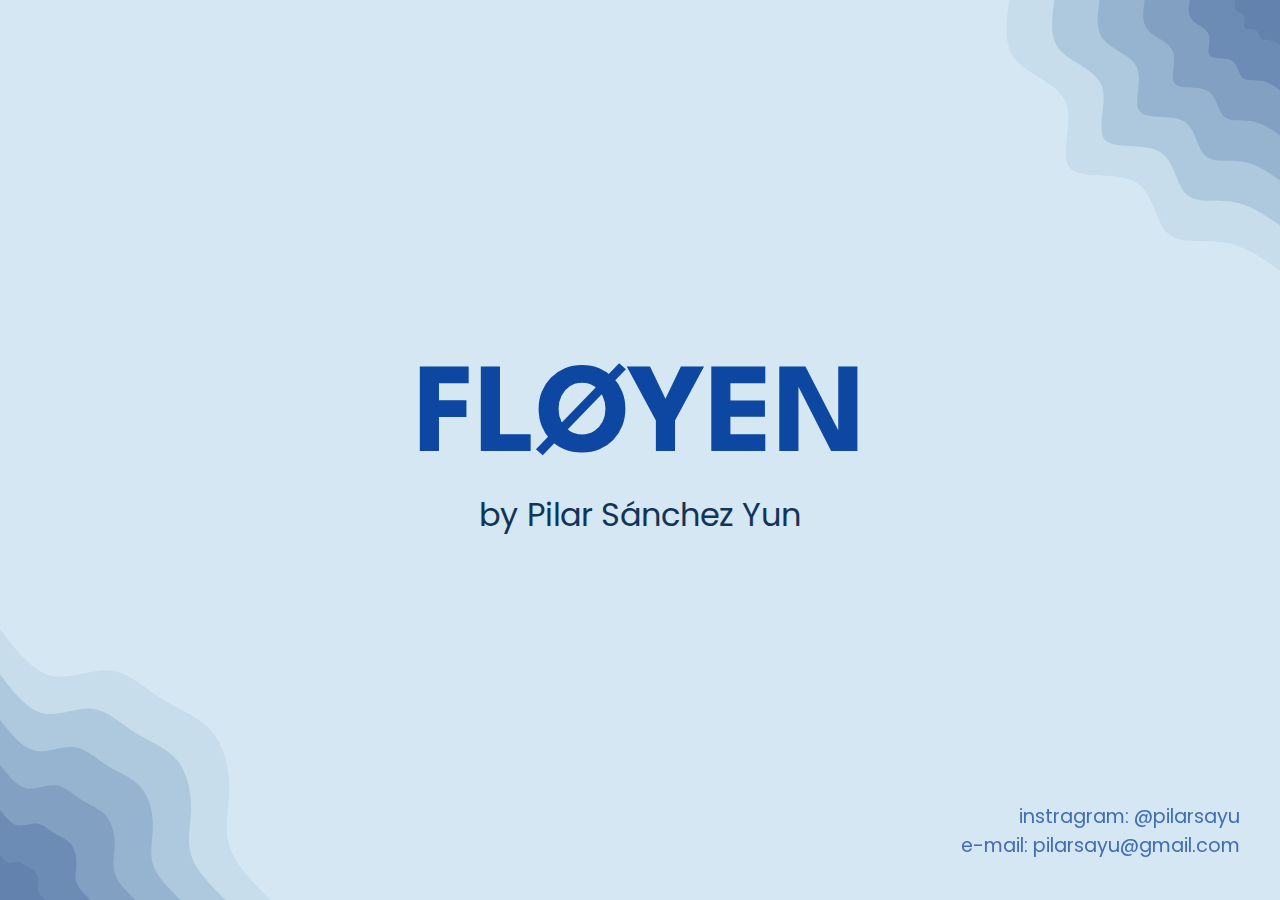
==== index.html @ c137c608 "Update index.html" ====
<!DOCTYPE html>
<html lang="en">

<head>
  <meta charset="UTF-8">
  <meta name="viewport" content="width=device-width, initial-scale=1.0">
  <title>Snap Scrolling Webpage</title>
  <link rel="stylesheet" href="style.css">
  <link rel="stylesheet" href="descrip.css">
  <link rel="stylesheet" href="form.css">
  <link rel="stylesheet" href="borders.css">
  <link rel="stylesheet" href="selector.css">
  <link rel="stylesheet" href="lightbox.css">


  <link rel="preconnect" href="https://fonts.googleapis.com" />
  <link rel="preconnect" href="https://fonts.gstatic.com" crossorigin />
  <link
    href="https://fonts.googleapis.com/css2?family=Anton+SC&family=Poppins&family=Space+Grotesk:wght@300..700&display=swap"
    rel="stylesheet" />
  <link href="https://fonts.googleapis.com/css2?family=League+Spartan:wght@100..900&display=swap" rel="stylesheet">
  <link rel="stylesheet" href="https://cdnjs.cloudflare.com/ajax/libs/intl-tel-input/17.0.8/css/intlTelInput.min.css" />
  <script src="https://cdnjs.cloudflare.com/ajax/libs/intl-tel-input/17.0.8/js/intlTelInput.min.js"></script>
  <script src="script.js"></script>
</head>

<body>
  <div class="top-right-image">
    <img src="topblob.svg" alt="Top Right Image" />
  </div>
  <div class="bottom-left-image">
    <img src="bottomblob.svg" alt="Bottom Left Image" />
  </div>
  <div class="snap-container">
    <div id="section1" class="section">
      <div class="section-content">
        <h1 class="section-title">FLØYEN</h1>
        <p class="section-body">by Pilar Sánchez Yun</p>
        <div class="contact-info">
          <p>instragram: @pilarsayu </br> e-mail: pilarsayu@gmail.com</p>
        </div>
      </div>
    </div>


    <!-- Section 2: Gallery or Images -->
    <section id="section2" class="section tall">
      <div class="section-content">
        <div class="left-content">
          <img src="mockup1.png" alt="Large Image" class="large-image">
          <div class="small-images">
            <a href="#" class="lightbox-trigger">
              <img src="IMG_4011.jpg" alt="Small Image 1" class="small-image">
            </a>
            <a href="#" class="lightbox-trigger">
              <img src="IMG_4013.jpg" alt="Small Image 2" class="small-image">
            </a>
            <a href="#" class="lightbox-trigger">
              <img src="IMG_4018.jpg" alt="Small Image 3" class="small-image">
            </a>
            <a href="#" class="lightbox-trigger">
              <img src="IMG_4028.jpg" alt="Small Image 4" class="small-image">
            </a>
          </div>
        </div>
        <div class="right-content">
          <h1 class="section-title">FLØYEN</h1>
          <p class="section-body">
            Fløyen is the name of one of the seven mountains that surround Bergen, Norway—the city that
            welcomed me to Northern Europe in 2017 during my first adventure away from my home country. This
            photobook is a visual exploration of the magical and extraordinary landscapes of Scandinavia,
            captured by me over seven years with my camera. The photographs feature scenes from Norway,
            Sweden, Iceland, Denmark, and the Faroe Islands.

            </br></br> The beauty of Scandinavia never ceases to amaze me. In a world where it often feels
            like we’ve seen it all, discovering something that still leaves you in awe is a truly priceless
            experience.
          </p>
        </div>
      </div>
    </section>

    <div id="section3" class="section">
      <div class="section-content">
        <!-- <h1 class="section-title">Section 3 Title</h1> -->
        <p class="section-body"> LIMITED COPIES AVAILABLE.
          </br>14 EURO/100 DKK + shipping (determined
          below). Please fill out the order form and follow instructions for payment after submission.</p>
        <form method="POST"
          action="https://script.google.com/macros/s/AKfycbzf1HzLtv0eQOHrW9OjP-R0ATYokBj605M9145iW9W4aY4Y8GrOQ9lYJKc10SppPVAf/exec"
          id="myForm" class="floating-form">

          <input name="Name" type="text" placeholder="full name" required aria-label="Name" />

          <input name="Email" type="email" placeholder="e-mail" required aria-label="Email" />

          <input name="PhoneNumber" id="PhoneNumber" type="tel" aria-label="Phone Number" placeholder="phone number"
            required />

          <select name="PaymentType" id="PaymentType" required onchange="togglePaymentField()"
            aria-label="Payment Type">
            <option value="" disabled selected hidden>Where are you located?</option>
            <option value="cph">i am located in copenhagen. i can pick up/meet.</option>
            <option value="denmark">i am located in denmark.</option>
            <option value="europe">i am located in europe.</option>
            <option value="outside">i am not located in denmark or europe.</option>
          </select>


          <div id="paymentField" style="display: none">
            <div id="formNote">The shipping cost will be BLANK.</div>
          </div>

          <div id="shippingAddressField">
            <input name="Address" type="text" id="shippingAddressInput"
              placeholder=" #street , city , country , zip code" aria-label="Shipping Address" />
          </div>

          <textarea name="Note" id="Note" placeholder="add a note... (optional)" aria-label="Note"></textarea>

          <button type="submit" id="submitButton">send</button>
        </form>
      </div>

    </div>

    <!-- Lightbox Modal (Initially Hidden) -->
    <div id="lightbox" class="lightbox-modal">
      <span id="close-lightbox" class="close-lightbox">&times;</span>
      <img id="lightbox-content" class="lightbox-content" src="" alt="Expanded View">
    </div>
  </div>

  <!-- DONT TOUCH -->
<script>document.addEventListener("DOMContentLoaded", function () {
  var phoneNumberInput = document.getElementById("PhoneNumber");
  var iti = window.intlTelInput(phoneNumberInput, {
    separateDialCode: true,
    preferredCountries: ["dk", "es"],
    utilsScript: "https://cdnjs.cloudflare.com/ajax/libs/intl-tel-input/17.0.8/js/utils.js",
  });

  const paymentTypeSelect = document.getElementById("PaymentType");
  const paymentField = document.getElementById("paymentField");
  const formNote = document.getElementById("formNote");
  const addressField = document.getElementById("shippingAddressInput");

  // Function to toggle the visibility and update footnotes
  function togglePaymentField() {
    const selectedOption = paymentTypeSelect.value;

    // Show the payment field and adjust form note based on the selected payment option
    if (selectedOption === "cph") {
      paymentField.style.display = "block";
      formNote.textContent = "Please include some suggestions for meet-up points/times in the notes.";

      // Remove the 'required' attribute for the address field for Copenhagen
      addressField.removeAttribute('required');
      addressField.value = ""; // Optionally clear the address input if Copenhagen is selected

    } else if (selectedOption === "denmark" || selectedOption === "europe" || selectedOption === "outside") {
      paymentField.style.display = "block";

      if (selectedOption === "denmark") {
        formNote.textContent = "The shipping cost will be 25DKK and will be delivered within 5 working days.";
      } else if (selectedOption === "europe") {
        formNote.textContent = "The shipping cost will be 6,5 EUROS and it will be delivered within 5-10 working days.";
      } else if (selectedOption === "outside") {
        formNote.textContent = "At this time, FLØYEN is only available in Europe.";
      }

      // Make the address field required for all other options (except Copenhagen)
      addressField.setAttribute('required', 'true');
    } else {
      paymentField.style.display = "none"; // Hide the payment field if no valid option is selected
      addressField.setAttribute('required', 'true'); // Keep address required if no valid option is selected
    }
  }

  // Initialize the change event listener on the select element
  paymentTypeSelect.addEventListener("change", togglePaymentField);

  // Initialize the form submission handling
  const yourForm = document.getElementById("myForm");
  const submitButton = document.getElementById("submitButton");

  yourForm.addEventListener("submit", function (e) {
    e.preventDefault(); // Prevent the form from submitting immediately

    // Change button text and disable it to prevent double submission
    submitButton.textContent = "Sending...";
    submitButton.disabled = true;

    // Get the dial code from intl-tel-input
    const countryCode = iti.getSelectedCountryData().dialCode;

    // Append the country code to the form data
    const data = new FormData(yourForm);
    data.append("CountryCode", "+" + countryCode);

    // Address validation
    const address = addressField.value.trim();
    const addressParts = address.split(',');

    if (paymentTypeSelect.value === "cph") {
      // No address validation needed for "Cph"
      fetch(yourForm.action, {
        method: "POST",
        body: data,
      })
        .then(() => {
          // Clear the form and reset the button
          yourForm.reset();
          submitButton.textContent = "Send";
          submitButton.disabled = false;

          // Redirect to thank you page
          window.location.replace("/thankyou.html");
        })
        .catch(() => {
          submitButton.textContent = "Send";
          submitButton.disabled = false;
        });

    } else if (addressParts.length === 4) {
      const street = addressParts[0].trim();
      const city = addressParts[1].trim();
      const country = addressParts[2].trim();
      const postalCode = addressParts[3].trim();

      // Log address for debugging (optional)
      console.log(`Address Submitted: Street: ${street}, City: ${city}, Country: ${country}, Postal Code: ${postalCode}`);

      // Proceed with form submission if address is valid
      fetch(yourForm.action, {
        method: "POST",
        body: data,
      })
        .then(() => {
          yourForm.reset();
          submitButton.textContent = "Send";
          submitButton.disabled = false;

          window.location.replace("/thankyou.html");
        })
        .catch(() => {
          submitButton.textContent = "Send";
          submitButton.disabled = false;
        });
    } else {
      // If the address format is incorrect, show an alert and prevent submission
      alert("Please enter the address in the format: Street, City, Country, Postal Code.");
      submitButton.textContent = "Send";
      submitButton.disabled = false; // Re-enable the submit button
    }
  });

  // Trigger the toggle on page load in case there's a preset value in the select field
  togglePaymentField();
});
</script>
</body>

</html>
---- style.css ----
/* General reset */


* {
    margin: 0;
    padding: 0;
    box-sizing: border-box;
}

body,
html {
    margin: 0;
    padding: 0;
    overflow: hidden;
    height: 100%;
    color: #0d47a1;
    font-family: 'Poppins', Arial, sans-serif;
    scroll-behavior: smooth;
}

body {
    background-color: #d4e7f2;
}

/* Scrollbar Customization */
::-webkit-scrollbar {
    width: 10px;
}

::-webkit-scrollbar-thumb {
    background-color: #0d47a1;
    border-radius: 10px;
}

.snap-container {
    scroll-snap-type: y mandatory;
    overflow-y: scroll;
    overflow-x: hidden;
    height: 100vh;
    width: 100vw;
}

.section {
    scroll-snap-align: center;
    scroll-snap-stop: normal;
    /* Default snapping behavior */
    overflow-x: hidden;
    display: flex;
    justify-content: center;
    align-items: center;
    height: 100vh;
    width: 100vw;
    box-sizing: border-box;
    position: relative;
    text-align: center;
}

.section-content {
    text-align: center;
    padding: 2rem;
    /* Add padding to avoid text getting cut off */
    display: flex;
    flex-direction: column;
    justify-content: center;
    align-items: center;
    gap: .8rem;
    width: 100%;
    max-width: 1200px;
    overflow-x: hidden;

}

.section-title {
    font-size: clamp(2rem, 4vw, 3rem);
    font-family: "League Spartan", sans-serif;
    font-weight: bold;
}

.section-body {
    font-size: clamp(1rem, 2vw, 1.5rem);
    color: #123456;
}


#section1 .section-title {
    font-size: clamp(4.6rem, 10vw, 9rem);
    /* Already using clamp smallest - size - largest */
}

#section1 .section-body {
    font-size: clamp(1.5rem, 2.5vw, 2rem);
}

/* Contact Info Section */
.contact-info {
    position: fixed;
    bottom: 0;
    left: 0;
    width: 100%;
    background-color: transparent;
    color: #406db6;
    /* Initial text color */
    text-align: right;
    padding: 40px;
    font-size: clamp(.3rem, 2vw, 1.2rem);
    /* Ensure it stays on top of other content */
}

.contact-info p {
    margin: 0;
    padding: 0;
}



/* Mobile-specific styles */
@media (max-width: 768px) {


    /* Show contact info only inside the first section */
    #section1 .contact-info {

        position: absolute;
        display: block;
        /* Make the contact info visible within section1 */
        font-size: clamp(.85rem, 3vw, 3.5rem);
        padding: 0 2.5vh 40vw 0;
    }

    .tall {
        height: auto;
        scroll-snap-align: start !important;
        scroll-snap-margin-bottom: 35vh;
        /* Adds extra space at the bottom */
    }

    .section-content {
        padding: 0 2rem;
    }

    #section1 .section-content {
        padding-bottom: 25vh;
    }

    #section1 .section-title {
        font-size: clamp(4.6rem, 6vw, 7rem);
        margin-bottom: 0.2rem;
        /* Add a closer margin below the title */
    }

    #section1 .section-body {
        font-size: clamp(1.2rem, 2vw, 1.8rem);
        /* Slightly reduced font size */
        margin-top: 0.3rem;
        /* Minimize the spacing above the body */
    }

}
---- descrip.css ----
/* Section 2 - General Content */
#section2 {
  scroll-snap-align: center;
  padding-bottom: 2rem;
  /* Add space below content for wiggle room */
  overflow: auto;
  /* Allows the section content to be fully scrollable if needed */
}

#section2 .section-content {
  display: flex;
  flex-direction: row;
  justify-content: space-between;
  gap: 1rem;
  padding-bottom: 3rem;
}

/* Section 2 - Left Content */
#section2 .left-content {
  display: flex;
  flex-direction: column;
  align-items: center;
  gap: 1rem;
  width: 48%;
}

#section2 .left-content img {
  width: 70%;
  max-width: 450px;
  height: auto;
}

#section2 .left-content .small-images {
  display: flex;
  justify-content: space-between;
  width: 100%;
}

#section2 .left-content .small-images img {
  /* width: 23%; */
  height: auto;
}

/* Section 2 - Right Content */
#section2 .right-content {
  display: flex;
  flex-direction: column;
  justify-content: flex-start;
  align-items: flex-start;
  width: 48%;
  gap: 1rem;
  text-align: justify;
}

/* Section 2 - Title and Body */
#section2 .section-title {
  font-size: clamp(2rem, 4vw, 3rem);
  font-weight: bold;
  /* color: #123456; */
}

#section2 .section-body {
  font-size: clamp(1rem, 2vw, 1.1rem);
  /* Unified responsive font size */
}

/* Section 2 - Mobile Styles */
@media (max-width: 768px) {
  #section2 .section-content {
    flex-direction: column;
    align-items: center;
    gap: 1.3rem;
  }

  #section2 .left-content {
    width: 100%;
    gap: 1.5rem;
  }

  #section2 .left-content img {
    width: 100%;
    max-width: none;
    height: auto;
  }

  #section2 .left-content .small-images {
    display: grid;
    grid-template-columns: repeat(2, 1fr);
    gap: .8rem;
    width: 90%;
    margin: 0 auto;
  }

  #section2 .left-content .small-images img {
    width: 100%;
    height: auto;
  }

  #section2 .right-content {
    width: 100%;
    gap: 1rem;
    text-align: justify;
  }

  #section2 .section-title {
    font-size: clamp(2rem, 4vw, 3rem);
  }

  #section2 .section-body {
    font-size: clamp(1rem, 2.5vw, 1.3rem);
  }
}
---- form.css ----
#section3 .section-content {
    margin-bottom: unset;
}

/* Section Body Above the Form */
#section3 .section-body {
    font-size: clamp(1rem, 2vh, 1.125rem); /* Using vh for responsive scaling */
    margin-bottom: 1rem;
    margin-top: 0;
    width: 60%;
}

/* Section 3 Form Styles */
.floating-form {
    width: 90%;
    max-width: 600px;
    background-color: transparent;
    border-radius: 25px;
    margin: .8rem auto;
}

/* Input, select, and textarea styles */
.floating-form input,
.floating-form select,
.floating-form textarea {
    width: 100%;
    padding: 1rem 1.25rem;
    border-radius: 50px;
    background-color: transparent;
    border: 2px solid #0d47a1;
    margin-bottom: 1.1rem;
    font-size: clamp(0.9rem, 2vh, 1.125rem); /* Only vh used in middle argument */
    color: #0d47a1;
    box-sizing: border-box;
}

/* Custom select styling */
.floating-form select {
    appearance: none;
    padding-right: 1.5rem;
    background: url('data:image/svg+xml;utf8,<svg xmlns="http://www.w3.org/2000/svg" viewBox="0 0 24 24" fill="%230d47a1"><path d="M7 10l5 5 5-5z"/></svg>') no-repeat right 15px center;
    background-size: 1.375rem;
}

/* Placeholder text styling */
.floating-form ::placeholder {
    font-family: 'Poppins', sans-serif;
    color: #5186c2;
}

/* Input, textarea, and select focus state */
.floating-form input:focus,
.floating-form textarea:focus,
.floating-form select:focus {
    border: 2px solid #2d8ff0;
    outline: none;
}

/* Button styling */
.floating-form button {
    font-family: 'Poppins', sans-serif;
    background-color: #0d47a1;
    border-radius: 25px;
    margin: 0.5rem 0;
    padding: 0.75rem 1.25rem;
    color: white;
    border: none;
    cursor: pointer;
    transition: background-color 0.3s;
    font-size: clamp(1rem, 2vh, 1.125rem); /* Only vh used in middle argument */
    width: 100%;
    z-index: 1000;
}

/* Button hover effect */
.floating-form button:hover {
    background-color: #2d8ff0;
}

/* Form Note Styling */
#formNote {
    font-size: clamp(0.75rem, 1.8vh, 3rem);
    font-style: italic;
    margin: 0.75rem 0 1.25rem;
    text-align: center;
    max-width: 75%;
    padding: 0.5rem;
    word-wrap: break-word;
    margin-left: auto;
    margin-right: auto;
}

option {
   font-family: 'Poppins', Arial, sans-serif !important;
}

select {
    font-family: 'Poppins', Arial, sans-serif !important;
}

/* Responsive Styles for Mobile (below 768px) */
@media (max-width: 768px) {
    .floating-form {
        margin-top: 0rem;
        width: 100%;
        max-width: 475px;
    }

    #section3 .section-content{
        padding: 0 1rem 8rem;
    }

    #section3 .section-body {
        font-size: clamp(0.75rem, 1.8vh, 1.125rem); /* Adjusted for consistency */
        margin-bottom: 0rem;
        width: 100%;
    }

    .floating-form input,
    .floating-form select,
    .floating-form textarea {
        padding: 0.55rem 1rem;
        font-size: clamp(0.75rem, .3vh, 1.125rem);
        margin-bottom: 0.8rem;
    }

    #formNote {
        font-size: clamp(0.75rem, 1vh, 1rem); /* Adjusted for consistency */
        max-width: 100%;
        padding: 0.1rem;
    }

    
}
---- borders.css ----
/* Fixed top-right image */
.top-right-image {
  position: absolute;
  top: 0;
  right: 0;
  z-index: -1;
  /* Ensure it stays behind other content */
}

.top-right-image img {
  width: 46vw;
  height: auto;
  display: block;
}

/* Fixed bottom-left image */
.bottom-left-image {
  position: absolute;
  bottom: 0;
  left: 0;
  z-index: -1;
  /* Ensure it stays behind other content */
}

.bottom-left-image img {
  width: 46vw;
  height: auto;
  display: block;
}

@media (max-width: 768px) {

  .top-right-image img,
  .bottom-left-image img {
    width: 90vw;
  }
}
---- selector.css ----
/* Ensure the container takes full width */
.iti {
  width: 100%;
  margin-bottom: 15px;
}

.iti .iti__selected-dial-code {
  border-radius: 25px; /* Rounded edges */
  color: #0d47a1; /* Blue color for the country code */
}

.iti__input {
  padding-left: 50px; /* Space for the dial code */
  border-radius: 25px;
}

/* Adjust select dropdown and arrow styling */
select {
  appearance: none;
  padding-right: 35px; /* Adjust space for the arrow */
  border-radius: 25px; /* Rounded edges */
}

/* Adjust the appearance of the dropdown arrow */
.iti__arrow {
  border-color: #0d47a1; /* Blue color for the arrow */
}

/* Adjust the flag's appearance */
.iti__selected-flag {
  border-radius: 25px;
  padding: 5px;
}

/* On mobile, make the dropdown smaller */
@media (max-width: 768px) {
  /* Adjust the size of the dropdown select menu */
  .iti select {
    font-size: 0.9rem; /* Smaller font size for better visibility */
    height: 30px; /* Smaller height for the dropdown */
    width: 70%; /* Adjust the width of the select input on mobile */
  }


}
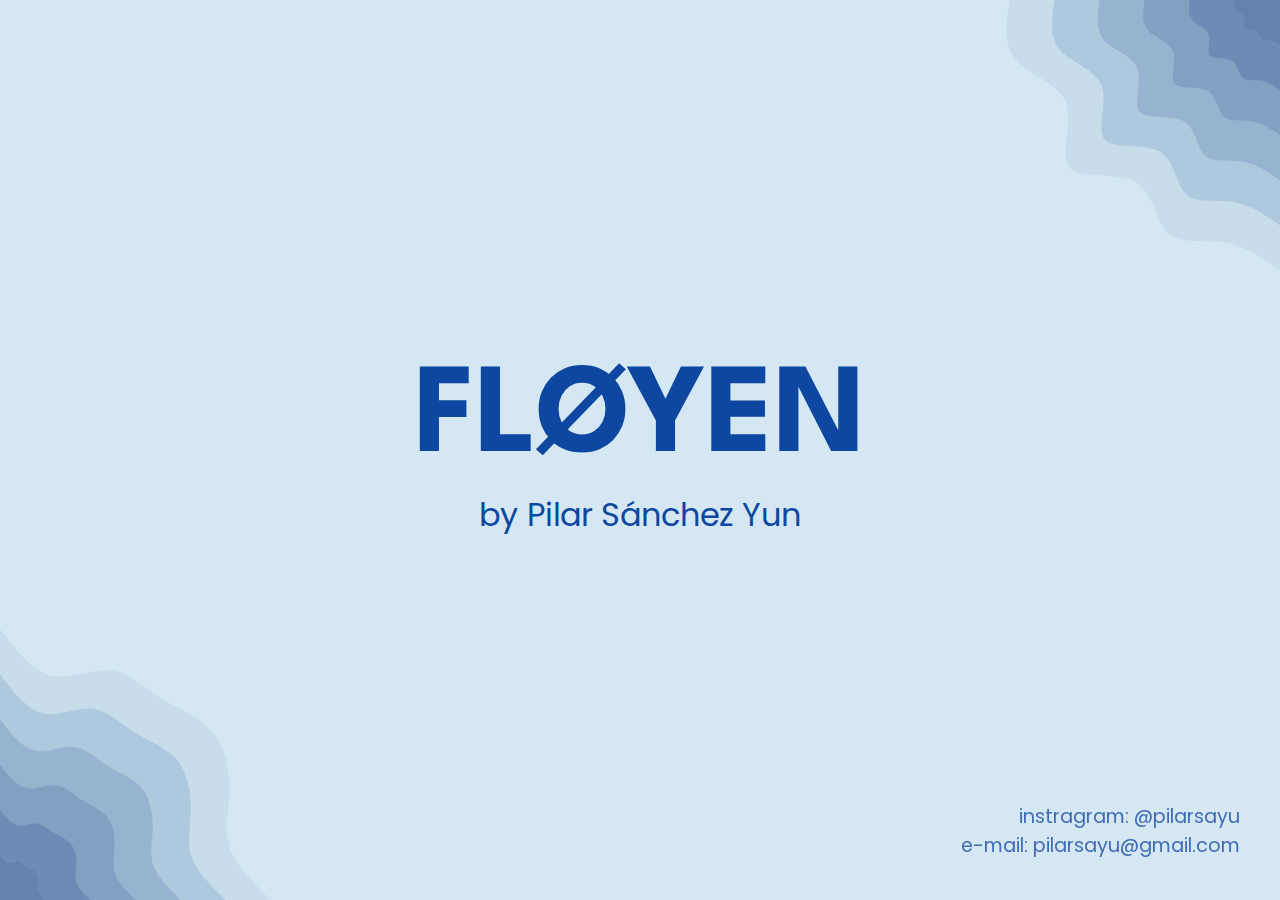
==== commit 4528c042: "Update index.html" ====
--- a/index.html
+++ b/index.html
@@ -4,7 +4,7 @@
 <head>
   <meta charset="UTF-8">
   <meta name="viewport" content="width=device-width, initial-scale=1.0">
-  <title>Snap Scrolling Webpage</title>
+  <title>FLØYEN by Pilar Sanchez Yun</title>
   <link rel="stylesheet" href="style.css">
   <link rel="stylesheet" href="descrip.css">
   <link rel="stylesheet" href="form.css">
@@ -50,13 +50,13 @@
           <img src="mockup1.png" alt="Large Image" class="large-image">
           <div class="small-images">
             <a href="#" class="lightbox-trigger">
-              <img src="IMG_4011.jpg" alt="Small Image 1" class="small-image">
-            </a>
-            <a href="#" class="lightbox-trigger">
-              <img src="IMG_4013.jpg" alt="Small Image 2" class="small-image">
-            </a>
-            <a href="#" class="lightbox-trigger">
-              <img src="IMG_4018.jpg" alt="Small Image 3" class="small-image">
+              <img src="IMG_4011.jpeg" alt="Small Image 1" class="small-image">
+            </a>
+            <a href="#" class="lightbox-trigger">
+              <img src="IMG_4013.jpeg" alt="Small Image 2" class="small-image">
+            </a>
+            <a href="#" class="lightbox-trigger">
+              <img src="IMG_4035.jpeg" alt="Small Image 3" class="small-image">
             </a>
             <a href="#" class="lightbox-trigger">
               <img src="IMG_4028.jpg" alt="Small Image 4" class="small-image">
@@ -215,7 +215,7 @@
           submitButton.disabled = false;
 
           // Redirect to thank you page
-          window.location.replace("/thankyou.html");
+          window.location.replace("thankyou.html");
         })
         .catch(() => {
           submitButton.textContent = "Send";
@@ -241,7 +241,7 @@
           submitButton.textContent = "Send";
           submitButton.disabled = false;
 
-          window.location.replace("/thankyou.html");
+          window.location.replace("thankyou.html");
         })
         .catch(() => {
           submitButton.textContent = "Send";
--- a/style.css
+++ b/style.css
@@ -89,6 +89,7 @@
 
 #section1 .section-body {
     font-size: clamp(1.5rem, 2.5vw, 2rem);
+    color: #0d47a1;
 }
 
 /* Contact Info Section */
@@ -155,4 +156,4 @@
         /* Minimize the spacing above the body */
     }
 
-}+}
--- a/descrip.css
+++ b/descrip.css
@@ -68,6 +68,7 @@
 @media (max-width: 768px) {
   #section2 .section-content {
     flex-direction: column;
+    padding: 0 1.4rem;
     align-items: center;
     gap: 1.3rem;
   }
@@ -87,7 +88,7 @@
     display: grid;
     grid-template-columns: repeat(2, 1fr);
     gap: .8rem;
-    width: 90%;
+    width: 100%;
     margin: 0 auto;
   }
 
@@ -99,7 +100,7 @@
   #section2 .right-content {
     width: 100%;
     gap: 1rem;
-    text-align: justify;
+    text-align: left;
   }
 
   #section2 .section-title {
@@ -109,4 +110,4 @@
   #section2 .section-body {
     font-size: clamp(1rem, 2.5vw, 1.3rem);
   }
-}+}
